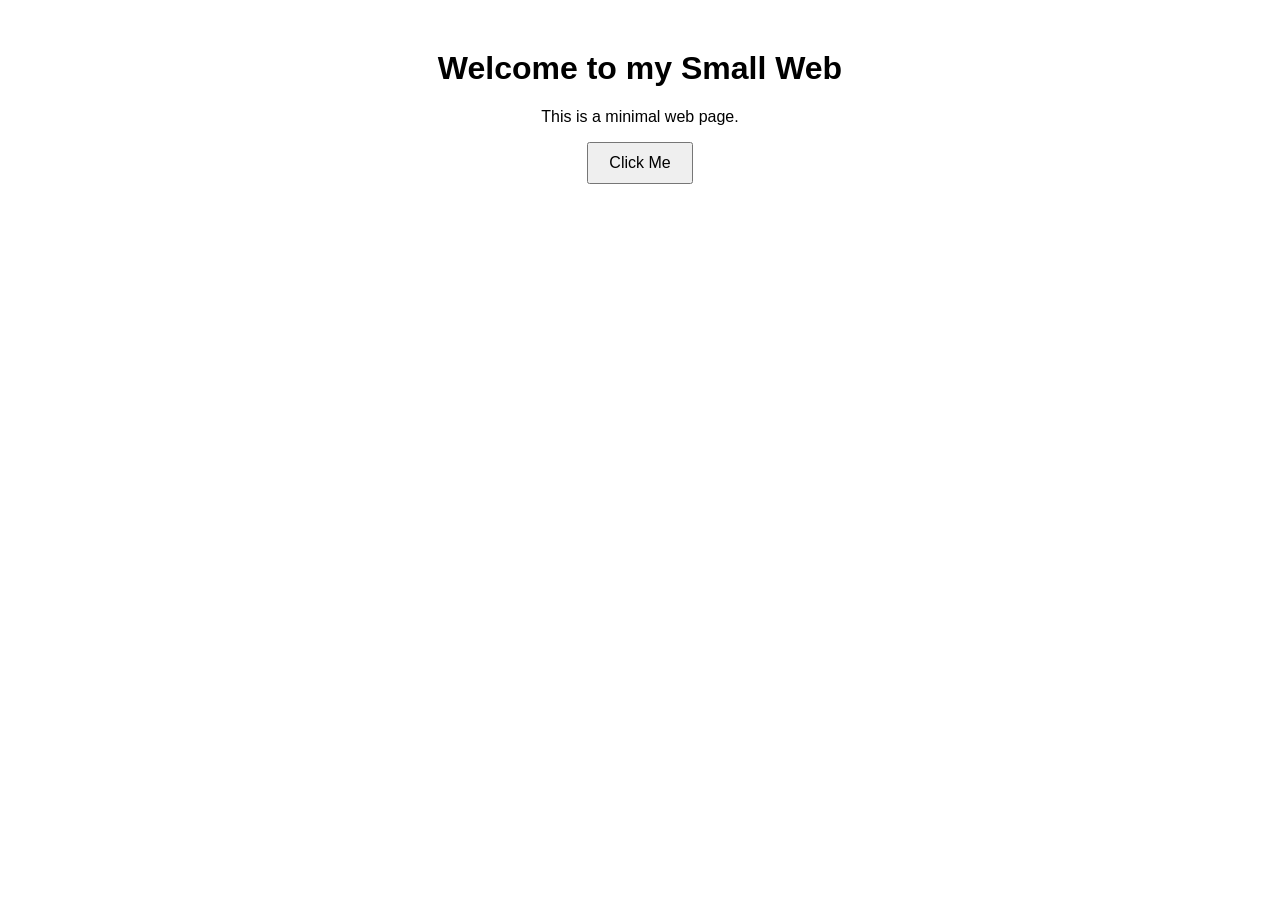
==== index.html @ c57587fb "Initial ALTRON project upload" ====
<!DOCTYPE html>
<html lang="en">
<head>
    <meta charset="UTF-8">
    <title>Small Web</title>
    <style>
        body { font-family: Arial, sans-serif; text-align: center; margin-top: 50px; }
        button { padding: 10px 20px; font-size: 1rem; cursor: pointer; }
    </style>
</head>
<body>
    <h1>Welcome to my Small Web</h1>
    <p>This is a minimal web page.</p>
    <button onclick="alert('Button clicked!')">Click Me</button>
</body>
</html>
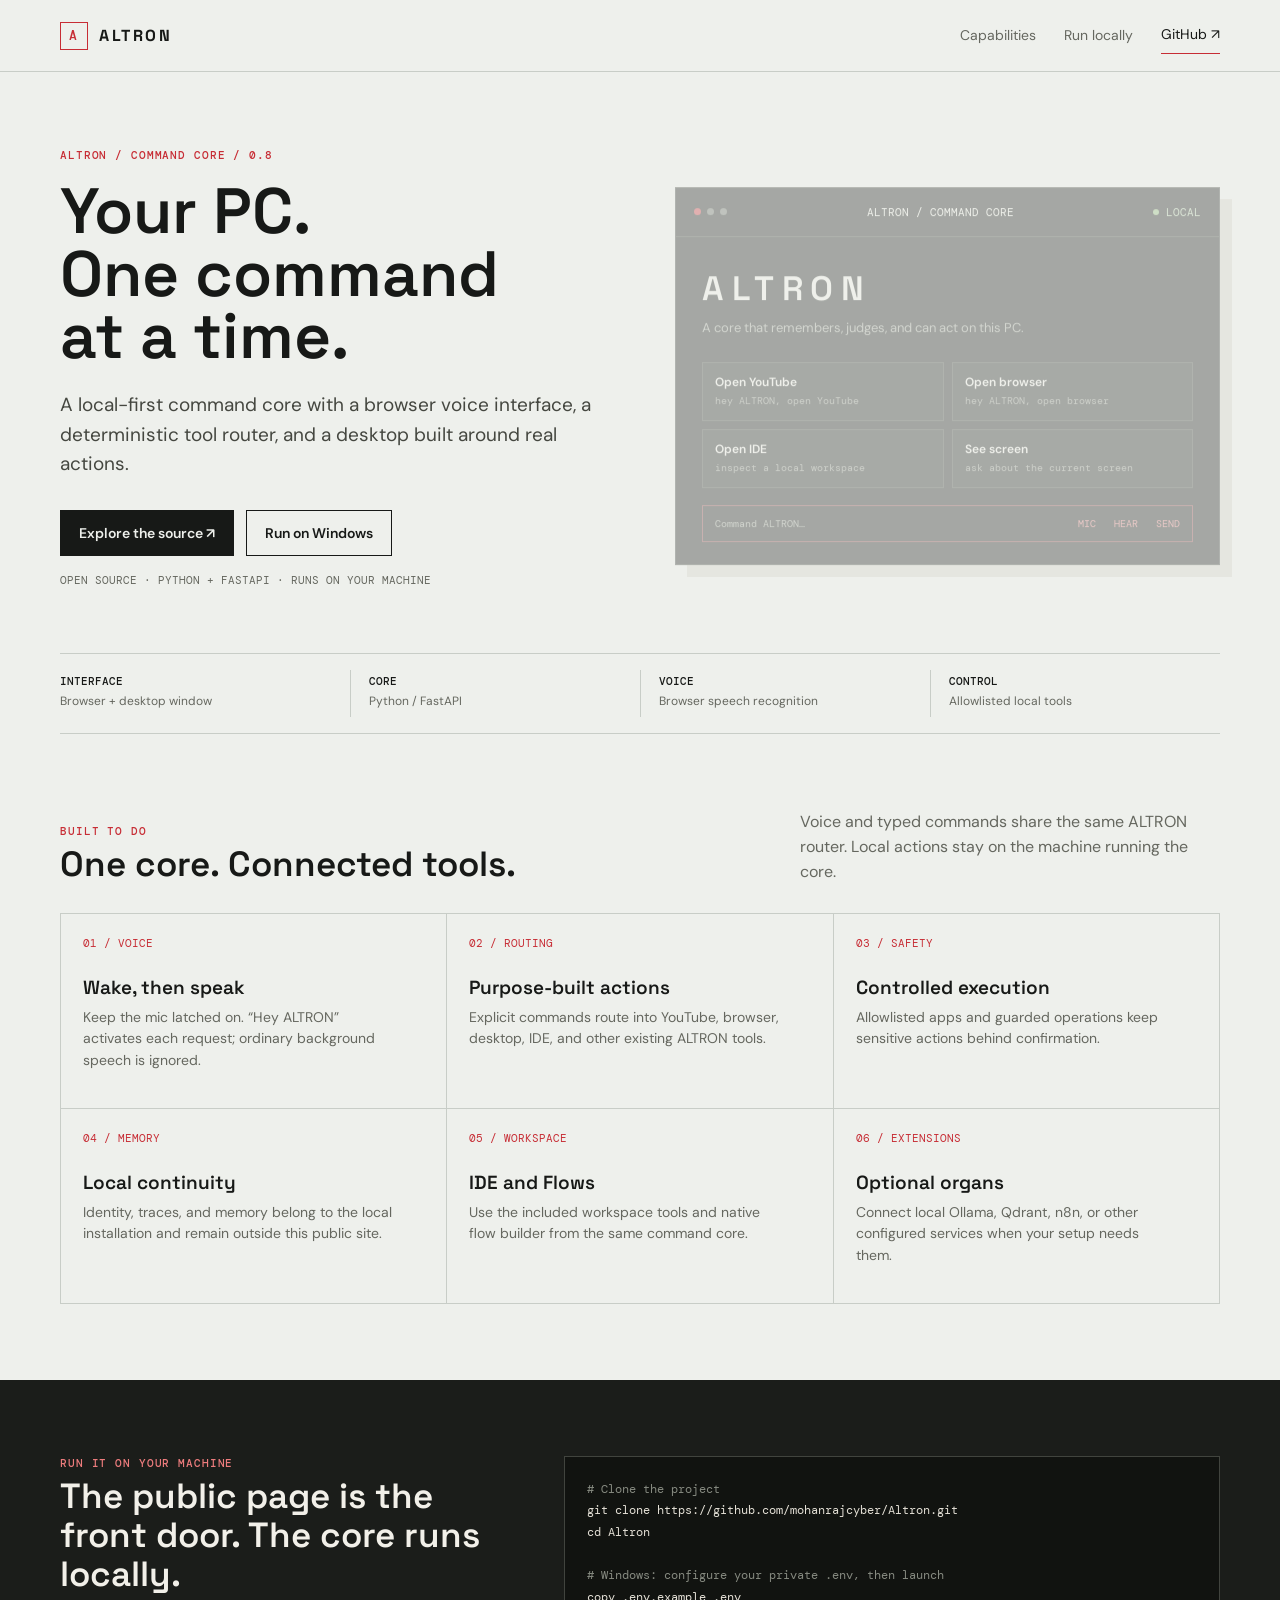
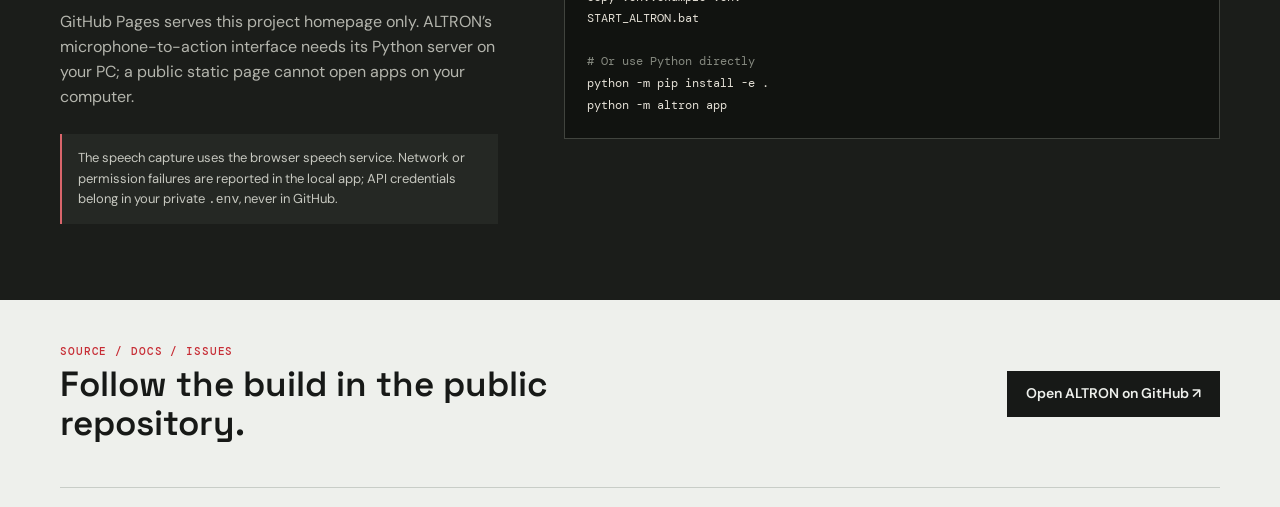
==== commit 1dd764ff: "Add ALTRON GitHub Pages project site" ====
--- a/index.html
+++ b/index.html
@@ -1,16 +1,12 @@
-<!DOCTYPE html>
+<!doctype html>
 <html lang="en">
-<head>
-    <meta charset="UTF-8">
-    <title>Small Web</title>
-    <style>
-        body { font-family: Arial, sans-serif; text-align: center; margin-top: 50px; }
-        button { padding: 10px 20px; font-size: 1rem; cursor: pointer; }
-    </style>
-</head>
-<body>
-    <h1>Welcome to my Small Web</h1>
-    <p>This is a minimal web page.</p>
-    <button onclick="alert('Button clicked!')">Click Me</button>
-</body>
+    <head>
+        <meta charset="utf-8">
+        <meta name="viewport" content="width=device-width, initial-scale=1">
+        <meta http-equiv="refresh" content="0; url=site/">
+        <title>ALTRON</title>
+    </head>
+    <body>
+        <p>Opening the <a href="site/">ALTRON project site</a>…</p>
+    </body>
 </html>
